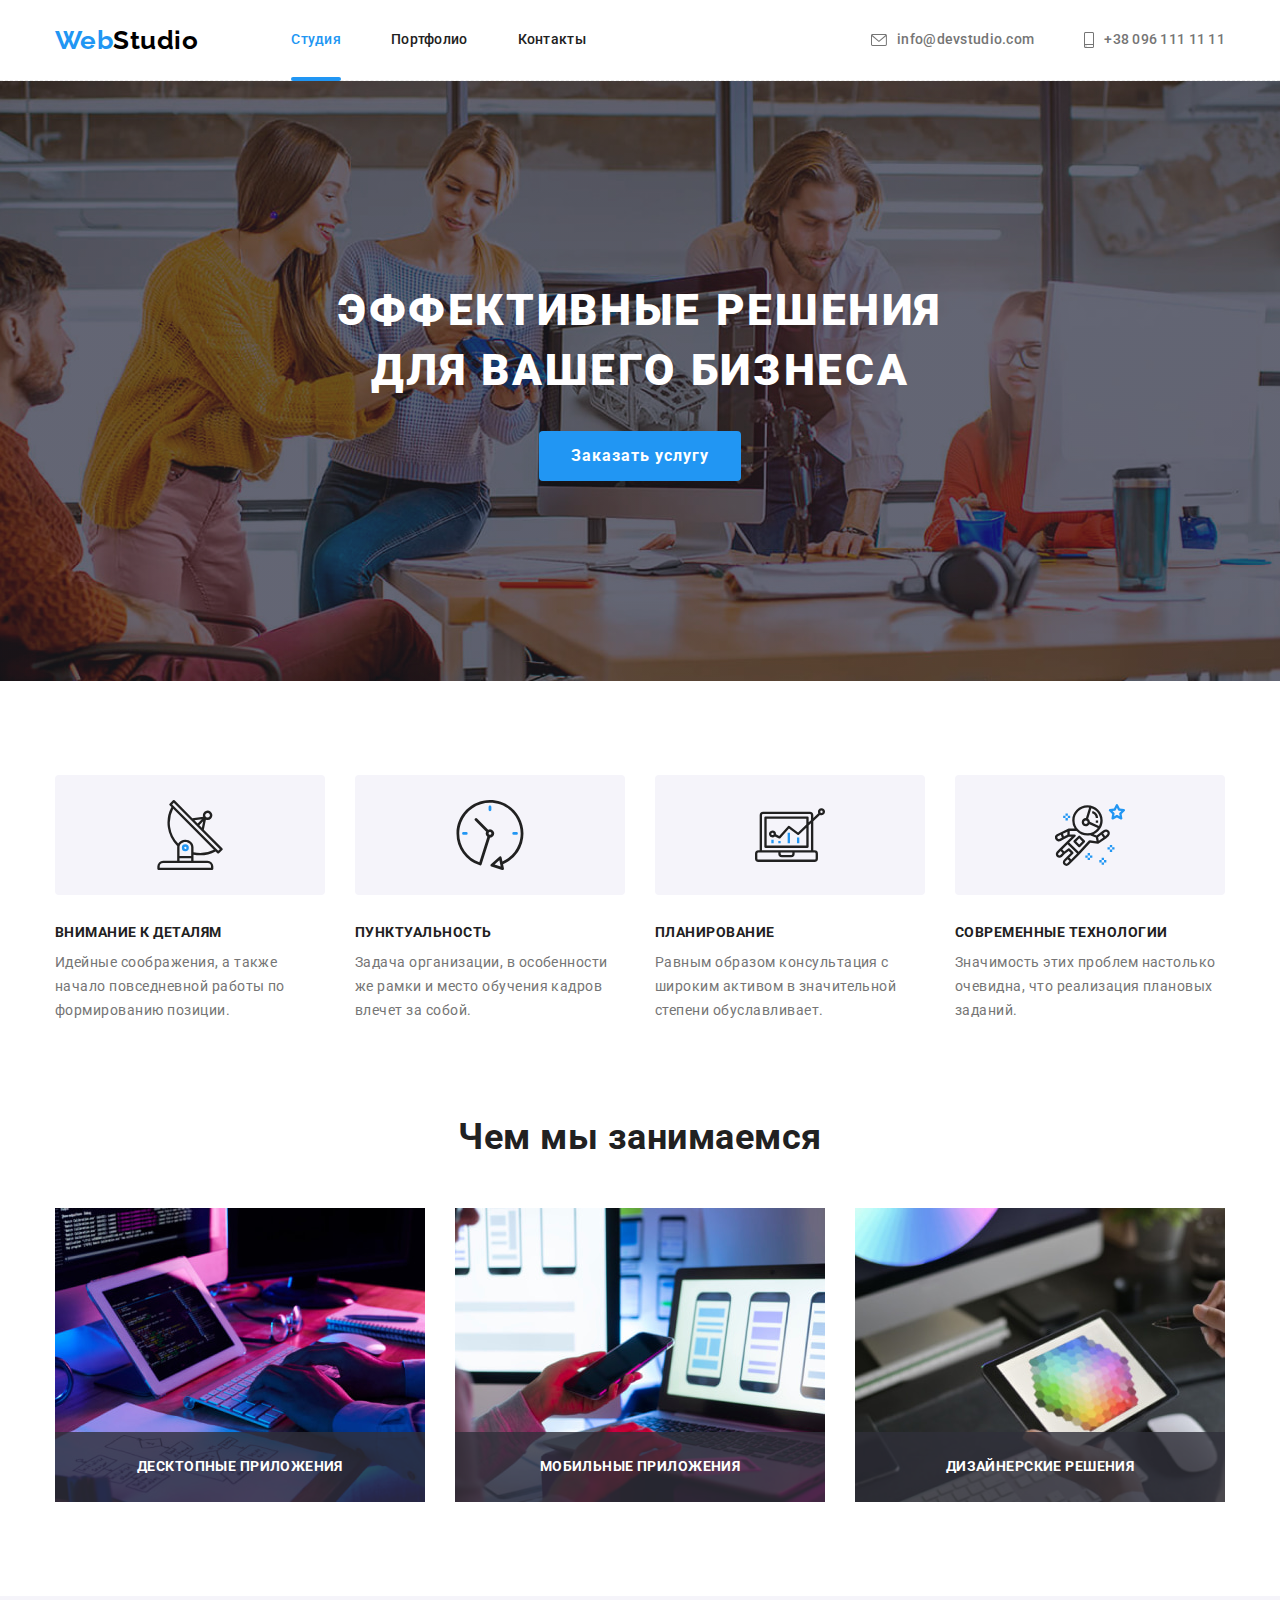
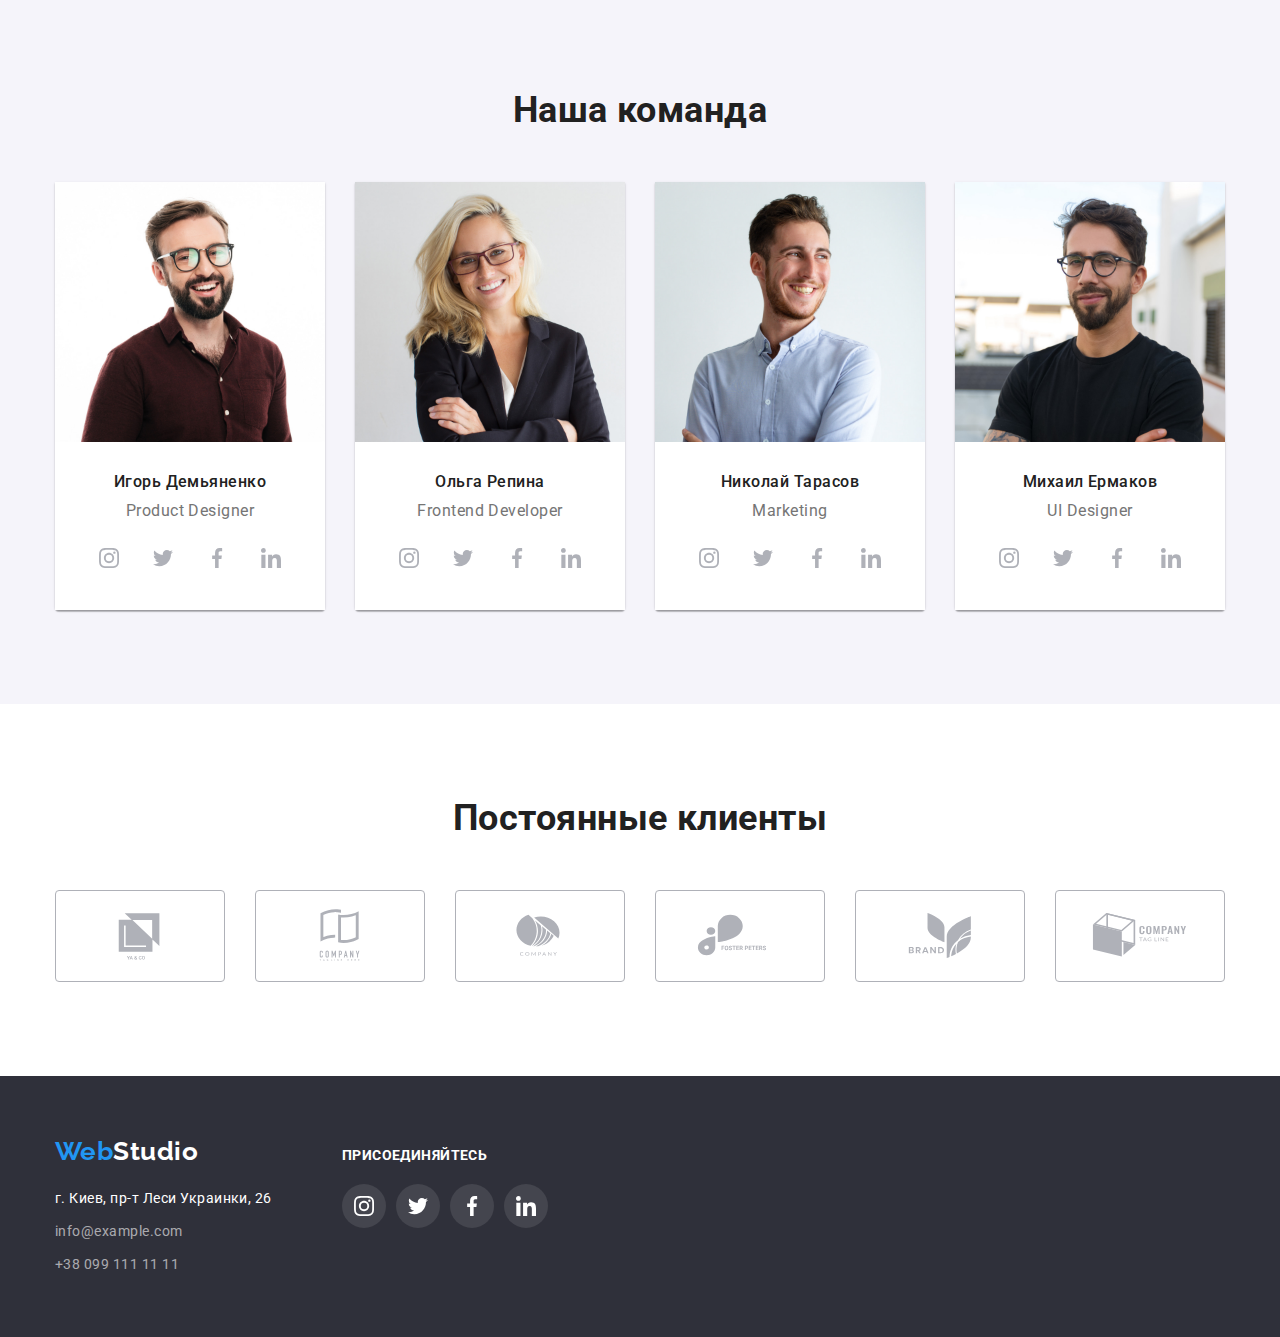
==== index.html @ a75f198d "Initial commit" ====
<!DOCTYPE html>
<html lang="ru">
<head>
    <meta charset="UTF-8">
    <meta http-equiv="X-UA-Compatible" content="IE=edge">
    <meta name="viewport" content="width=device-width, initial-scale=1.0">
    <title>Home work</title>
    <link rel="preconnect" href="https://fonts.googleapis.com">
    <link rel="preconnect" href="https://fonts.gstatic.com" crossorigin>
    <link href="https://fonts.googleapis.com/css2?family=Raleway:wght@700&family=Roboto:wght@400;500;700;900&display=swap"
        rel="stylesheet">
        <link rel="stylesheet" href="https://cdn.jsdelivr.net/npm/modern-normalize@1.1.0/modern-normalize.min.css">
    <link rel="stylesheet" href="./css/styles.css">
</head>
<body>
    <header class="header">
        <div class="container header-container">
            <a class="logo link" href="./index.html">Web<span class="logo-primary">Studio</span></a>
            <nav>
                <ul class="nav-list list">
                    <li class="nav-item"><a class="nav-link current link" href="./index.html">Студия</a></li>
                    <li class="nav-item"><a class="nav-link link" href="./portfolio.html">Портфолио</a></li>
                    <li class="nav-item"><a class="nav-link link" href="">Контакты</a></li>
                </ul>
            </nav>
            <ul class="header-contact-list list">
                <li class="header-contact-item">
                    <a class="header-contact link" href="mailto:info@devstudio.com">
                        <svg class="mail-icon" width="16" height="12">
                        <use href="./images/icons.svg#icon-mail"></use>
                        </svg>
                        info@devstudio.com
                    </a>
                </li>
                <li class="header-contact-item">
                    <a class="header-contact link" href="tel:+380961111111">
                        <svg class="smartphone-icon" width="10" height="16">
                        <use href="./images/icons.svg#icon-smartphone"></use>
                        </svg>
                        +38 096 111 11 11
                    </a>
                </li>
            </ul>
        </div>
    </header>
    <main>
        <section class="hero">
            <div class="container">
                <h1 class="hero-title">Эффективные решения для вашего бизнеса</h1>
                <button class="service-btn" data-modal-open type="button">Заказать услугу</button>
            </div>
        </section>
        <section class="section">
            <div class="container">
                <h2 class="visually-hidden">Преимущества компании</h2>
                <ul class="features-list list">
                    <li class="features-item">
                        <div class="features-icon">
                            <svg width="70" height="70">
                                <use href="./images/icons.svg#icon-antenna"></use>
                            </svg>
                        </div>
                        <h3 class="features-title">Внимание к деталям</h3>
                        <p class="features-text">Идейные соображения, а также начало повседневной работы по формированию позиции.</p>
                    </li>
                    <li class="features-item">
                        <div class="features-icon">
                            <svg width="70" height="70">
                                <use href="./images/icons.svg#icon-clock"></use>
                            </svg>
                        </div>
                        <h3 class="features-title">Пунктуальность</h3>
                        <p class="features-text">Задача организации, в особенности же рамки и место обучения кадров влечет за собой.</p>
                    </li>
                    <li class="features-item">
                        <div class="features-icon">
                            <svg width="70" height="70">
                                <use href="./images/icons.svg#icon-diagram"></use>
                            </svg>
                        </div>
                        <h3 class="features-title">Планирование</h3>
                        <p class="features-text">Равным образом консультация с широким активом в значительной степени обуславливает.</p>
                    </li>
                    <li class="features-item">
                        <div class="features-icon">
                            <svg width="70" height="70">
                                <use href="./images/icons.svg#icon-astronaut"></use>
                            </svg>
                        </div>
                        <h3 class="features-title">Современные технологии</h3>
                        <p class="features-text">Значимость этих проблем настолько очевидна, что реализация плановых заданий.</p>
                    </li>
                </ul>
        </div>
        </section>
        <section class="services section">
            <div class="container">
                <h2 class="services-title">Чем мы занимаемся</h2>
                <ul class="services-list list">
                    <li class="services-item"><img src="./images/img-1.jpg" alt="Разработка сайтов" width="370">
                        <div class="services-wrapper">
                            <h3 class="services-subtitle">Десктопные приложения</h3>
                        </div>
                    </li>
                    <li class="services-item"><img src="./images/img-2.jpg" alt="Разработка мобильных приложений" width="370">
                        <div class="services-wrapper">
                            <h3 class="services-subtitle">Мобильные приложения</h3>
                        </div>
                    </li>
                    <li class="services-item"><img src="./images/img-3.jpg" alt="Разработка дизайна проекта" width="370">
                        <div class="services-wrapper">
                            <h3 class="services-subtitle">Дизайнерские решения</h3>
                        </div>
                    </li>
                </ul>
            </div>
        </section>
        <section class="team section">
            <div class="container">
                <h2 class="team-title">Наша команда</h2>
                <ul class="team-list list">
                    <li class="team-item">
                        <img src="./images/team-img-1.jpg" alt="Игорь Демьяненко" width="270">
                        <div class="team-wrapper">
                            <h3 class="team-subtitle">Игорь Демьяненко</h3>
                            <p class="team-text">Product Designer</p>
                            <ul class="socials-list list">
                                <li class="socials-item">
                                    <a class="socials-link" href="">
                                        <svg class="socials-icon"  width="20" height="20">
                                            <use href="./images/icons.svg#icon-instagram"></use>
                                        </svg>
                                    </a>
                                </li>
                                <li class="socials-item">
                                    <a class="socials-link" href="">
                                        <svg class="socials-icon" width="20" height="20">
                                            <use href="./images/icons.svg#icon-twitter"></use>
                                        </svg>
                                    </a>
                                </li>
                                <li class="socials-item">
                                    <a class="socials-link" href="">
                                        <svg class="socials-icon" width="20" height="20">
                                            <use href="./images/icons.svg#icon-facebook"></use>
                                        </svg>
                                    </a>
                                </li>
                                <li class="socials-item">
                                    <a class="socials-link" href="">
                                        <svg class="socials-icon" width="20" height="20">
                                            <use href="./images/icons.svg#icon-linkedin"></use>
                                        </svg>
                                    </a>
                                </li>
                            </ul>
                        </div>
                    </li>
                    <li class="team-item">
                        <img src="./images/team-img-2.jpg" alt="Ольга Репина" width="270">
                        <div class="team-wrapper">
                            <h3 class="team-subtitle">Ольга Репина</h3>
                            <p class="team-text">Frontend Developer</p>
                            <ul class="socials-list list">
                                <li class="socials-item">
                                    <a class="socials-link" href="">
                                        <svg class="socials-icon"  width="20" height="20">
                                            <use href="./images/icons.svg#icon-instagram"></use>
                                        </svg>
                                    </a>
                                </li>
                                <li class="socials-item">
                                    <a class="socials-link" href="">
                                        <svg class="socials-icon"  width="20" height="20">
                                            <use href="./images/icons.svg#icon-twitter"></use>
                                        </svg>
                                    </a>
                                </li>
                                <li class="socials-item">
                                    <a class="socials-link" href="">
                                        <svg class="socials-icon"  width="20" height="20">
                                            <use href="./images/icons.svg#icon-facebook"></use>
                                        </svg>
                                    </a>
                                </li>
                                <li class="socials-item">
                                    <a class="socials-link" href="">
                                        <svg class="socials-icon"  width="20" height="20">
                                            <use href="./images/icons.svg#icon-linkedin"></use>
                                        </svg>
                                    </a>
                                </li>
                            </ul>
                        </div>
                    </li>
                    <li class="team-item">
                        <img src="./images/team-img-3.jpg" alt="Николай Тарасов" width="270">
                        <div class="team-wrapper">
                            <h3 class="team-subtitle">Николай Тарасов</h3>
                            <p class="team-text">Marketing</p>
                            <ul class="socials-list list">
                                <li class="socials-item">
                                    <a class="socials-link" href="">
                                        <svg class="socials-icon"  width="20" height="20">
                                            <use href="./images/icons.svg#icon-instagram"></use>
                                        </svg>
                                    </a>
                                </li>
                                <li class="socials-item">
                                    <a class="socials-link" href="">
                                        <svg class="socials-icon"  width="20" height="20">
                                            <use href="./images/icons.svg#icon-twitter"></use>
                                        </svg>
                                    </a>
                                </li>
                                <li class="socials-item">
                                    <a class="socials-link" href="">
                                        <svg class="socials-icon"  width="20" height="20">
                                            <use href="./images/icons.svg#icon-facebook"></use>
                                        </svg>
                                    </a>
                                </li>
                                <li class="socials-item">
                                    <a class="socials-link" href="">
                                        <svg class="socials-icon"  width="20" height="20">
                                            <use href="./images/icons.svg#icon-linkedin"></use>
                                        </svg>
                                    </a>
                                </li>
                            </ul>
                        </div>
                    </li>
                    <li class="team-item">
                        <img src="./images/team-img-4.jpg" alt="Михаил Ермаков" width="270">
                        <div class="team-wrapper">
                            <h3 class="team-subtitle">Михаил Ермаков</h3>
                            <p class="team-text">UI Designer</p>
                            <ul class="socials-list list">
                                <li class="socials-item">
                                    <a class="socials-link" href="">
                                        <svg class="socials-icon"  width="20" height="20">
                                            <use href="./images/icons.svg#icon-instagram"></use>
                                        </svg>
                                    </a>
                                </li>
                                <li class="socials-item">
                                    <a class="socials-link" href="">
                                        <svg class="socials-icon"  width="20" height="20">
                                            <use href="./images/icons.svg#icon-twitter"></use>
                                        </svg>
                                    </a>
                                </li>
                                <li class="socials-item">
                                    <a class="socials-link" href="">
                                        <svg class="socials-icon"  width="20" height="20">
                                            <use href="./images/icons.svg#icon-facebook"></use>
                                        </svg>
                                    </a>
                                </li>
                                <li class="socials-item">
                                    <a class="socials-link" href="">
                                        <svg class="socials-icon"  width="20" height="20">
                                            <use href="./images/icons.svg#icon-linkedin"></use>
                                        </svg>
                                    </a>
                                </li>
                            </ul>
                        </div>
                    </li>
                </ul>
            </div>
        </section>
        <section class="section">
            <div class="container">
                <h2 class="clients-title">Постоянные клиенты</h2>
                <ul class="clients-list list">
                    <li class="clients-item">
                        <a class="clients-link" href="">
                            <svg class="clients-icon" width="106" height="60">
                            <use href="./images/icons.svg#icon-client-1"></use>
                            </svg>
                        </a>
                    </li>
                    <li class="clients-item"><a class="clients-link" href="">
                        <svg class="clients-icon" width="106" height="60">
                            <use href="./images/icons.svg#icon-client-2"></use>
                        </svg>
                    </a></li>
                    <li class="clients-item"><a class="clients-link" href="">
                        <svg class="clients-icon" width="106" height="60">
                            <use href="./images/icons.svg#icon-client-3"></use>
                        </svg>
                    </a></li>
                    <li class="clients-item"><a class="clients-link" href="">
                        <svg class="clients-icon" width="106" height="60">
                            <use href="./images/icons.svg#icon-client-4"></use>
                        </svg>
                    </a></li>
                    <li class="clients-item"><a  class="clients-link" href="">
                        <svg class="clients-icon" width="106" height="60">
                            <use href="./images/icons.svg#icon-client-5"></use>
                        </svg>
                    </a></li>
                    <li class="clients-item"><a class="clients-link" href="">
                        <svg class="clients-icon" width="106" height="60">
                            <use href="./images/icons.svg#icon-client-6"></use>
                        </svg>
                    </a></li>
                </ul>
            </div>
        </section>
    </main>

    <footer class="footer">
        <div class="footer-adress container">
            <div>
                <a class="footer-logo link" href="/">Web<span class="logo-secondary">Studio</span></a>
                <address>
                    <ul class="list">
                        <li class="footer-contact-item"><a class="adress-link link"
                                href="https://www.google.com.ua/maps/place/%D0%B1%D1%83%D0%BB.+%D0%9B%D0%B5%D1%81%D0%B8+%D0%A3%D0%BA%D1%80%D0%B0%D0%B8%D0%BD%D0%BA%D0%B8,+26,+%D0%9A%D0%B8%D0%B5%D0%B2,+02000/@50.4265841,30.5361971,17z/data=!3m1!4b1!4m5!3m4!1s0x40d4cf0e033ecbe9:0x57a4dffefec77da0!8m2!3d50.4265807!4d30.5383858?hl=ru">г.
                                Киев, пр-т Леси Украинки, 26</a></li>
                        <li class="footer-contact-item"><a class="footer-contact link"
                                href="mailto:info@example.com">info@example.com</a></li>
                        <li class="footer-contact-item"><a class="footer-contact link" href="tel:+380991111111">+38 099 111 11 11</a>
                        </li>
                    </ul>
                </address>
            </div>
            <div class="footer-socials">
                <address>
                    <p class="footer-text">присоединяйтесь</p>
                    <ul class="footer-socials-list list">
                        <li class="footer-socials-item">
                            <a class="footer-socials-link" href="">
                                <svg class="footer-socials-icon" width="20" height="20">
                                    <use href="./images/icons.svg#icon-instagram"></use>
                                </svg>
                            </a>
                        </li>
                        <li class="footer-socials-item">
                            <a class="footer-socials-link" href="">
                                <svg class="footer-socials-icon" width="20" height="20">
                                    <use href="./images/icons.svg#icon-twitter"></use>
                                </svg>
                            </a>
                        </li>
                        <li class="footer-socials-item">
                            <a class="footer-socials-link" href="">
                                <svg class="footer-socials-icon" width="20" height="20">
                                    <use href="./images/icons.svg#icon-facebook"></use>
                                </svg>
                            </a>
                        </li>
                        <li class="footer-socials-item">
                            <a class="footer-socials-link" href="">
                                <svg class="footer-socials-icon" width="20" height="20">
                                    <use href="./images/icons.svg#icon-linkedin"></use>
                                </svg>
                            </a>
                        </li>
                    </ul>
                </address>
            </div>
                
        </div>
    </footer>
    
    <div class="backdrop is-hidden" data-modal>
        <div class="modal">
            <button class="close-btn" data-modal-close>
                <svg class="close-modal" width="11" height="11">
                    <use href="./images/icons.svg#close-modal"></use>
                </svg>
            </button>
        </div>
    </div>
    <script src="./js/modal.js"></script>
</body>
</html>
---- css/styles.css ----
:root {
  --main-bg-color: #ffffff;
  --secondary-bg-color: #2f303a;
  --accent-bg-color: #f5f4fa;
  --main-txt-color: #757575;
  --title-txt-color: #212121;
  --accent-color: #2196f3;
  --secondary-accent-color: #188ce8;
  --accent-black-color: #000000;
  --border-accent-color: #eeeeee;
  --accent-link-color: #afb1b8;
  --bg-link-color: #44454e;
}

body {
  font-family: Roboto,
  sans-serif;
  letter-spacing: 0.03em;
  background-color: var(--main-bg-color);
  color: var(--main-txt-color);
  
}

h1,
h2,
h3,
h4,
h5,
h6,
p {
  margin-top: 0;
  margin-bottom: 0;
}

img {
  display: block;
  max-width: 100%;
  height: auto;
}

.list {
  list-style: none;
  margin-top: 0;
  margin-bottom: 0;
  padding-left: 0;
}

.link {
  text-decoration: none;
}

.section {
  padding-top: 94px;
  padding-bottom: 94px;
}

.container {
  width: 1200px;
  padding-left: 15px;
  padding-right: 15px;
  margin-right: auto;
  margin-left: auto;
}

.header {
  border-bottom-width: 1px;
  border-bottom-style: dashed;
  border-bottom-color: #ececec;
}

.header-container {
  display: flex;
  align-items: center;
}

.logo {
  margin-right: 93px;
  font-family: Raleway;
  font-weight: 700;
  font-size: 26px;
  line-height: 1.19;
  color: var(--accent-color);
}

.logo-primary {
  color: var(--accent-black-color);
}

.logo-secondary {
  color: var(--main-bg-color);
}

.nav-list {
  display: flex;
  align-items: center;
}

.nav-item {
  margin-right: 50px;
}

.nav-item:last-child {
  margin: 0;
}

.nav-link {
  position: relative;
  display: block;
  padding-top: 32px;
  padding-bottom: 32px;
  font-weight: 500;
  font-size: 14px;
  line-height: 1.14;
  letter-spacing: 0.02em;
  color: var(--title-txt-color);
  transition: color 250ms cubic-bezier(0.4, 0, 0.2, 1);
}

.nav-link:hover,
.nav-link:focus {
  color: var(--accent-color);
}

.nav-link.current {
  color: var(--accent-color);
}

.nav-link.current::after {
  content: "";
  position: absolute;
  bottom: -1px;
  display: block;
  width: 100%;
  height: 4px;
  border-radius: 2px;
  background-color: var(--accent-color);
}

.header-contact-list {
  display: flex;
  align-items: center;
  margin-left: auto;
}

.header-contact-item {
  margin-right: 50px;
}

.header-contact-item:last-child {
  margin-right: 0;
}

.header-contact {
  display: flex;
  align-items: center;
  color: currentColor;
  font-weight: 500;
  font-size: 14px;
  line-height: 1.14;
  letter-spacing: 0.02em;
  transition: color 250ms cubic-bezier(0.4, 0, 0.2, 1);
}

.header-contact:hover,
.header-contact:focus {
  color: var(--accent-color);
}

.mail-icon {
  margin-right: 10px;
  fill: currentColor;
}

.smartphone-icon {
  margin-right: 10px;
  fill: currentColor;
}

.hero {
  height: 600px;
  max-width: 1600px;
  margin-left: auto;
  margin-right: auto;
  padding-top: 200px;
  padding-bottom: 200px;
  text-align: center;
  background-color: var(--secondary-bg-color);
  background-image: linear-gradient(
      rgba(47, 48, 58, 0.4),
      rgba(47, 48, 58, 0.4)
    ),
    url(../images/main-bg-img.jpg);
  background-position: center;
  background-repeat: no-repeat;
  background-size: cover;
}

.hero-title {
  width: 696px;
  margin-left: auto;
  margin-right: auto;
  margin-bottom: 30px;
  font-weight: 900;
  font-size: 44px;
  line-height: 1.36;
  text-align: center;
  letter-spacing: 0.06em;
  text-transform: uppercase;
  color: var(--main-bg-color);
}

.service-btn {
  padding: 10px 32px;
  border: 0;
  border-radius: 4px;
  min-width: 200px;
  background-color: var(--accent-color);
  color: var(--main-bg-color);
  font-family: inherit;
  font-weight: 700;
  font-size: 16px;
  line-height: 1.87;
  letter-spacing: 0.06em;
  cursor: pointer;
  transition: background-color 250ms cubic-bezier(0.4, 0, 0.2, 1);
}

.service-btn:hover,
.service-btn:focus {
  background-color: var(--secondary-accent-color);
}

.visually-hidden {
  position: absolute;
  width: 1px;
  height: 1px;
  margin: -1px;
  border: 0;
  padding: 0;
  white-space: nowrap;
  clip-path: inset(100%);
  clip: rect(0 0 0 0);
  overflow: hidden;
}

.features-list {
  display: flex;
}

.features-item {
  margin-right: 30px;
}

.features-item:last-child {
  margin-right: 0;
}

.features-icon {
  display: flex;
  justify-content: center;
  align-items: center;
  width: 270px;
  height: 120px;
  margin-bottom: 30px;
  border-radius: 4px;
  background-color: var(--accent-bg-color);
}

.features-title {
  margin-bottom: 10px;
  font-weight: 700;
  font-size: 14px;
  line-height: 1.14;
  text-transform: uppercase;
  color: var(--title-txt-color);
}

.features-text {
  font-size: 14px;
  line-height: 1.71;
}

.services {
  padding-top: 0;
}

.services-title,
.team-title,
.clients-title {
  margin-bottom: 50px;
  font-weight: 700;
  font-size: 36px;
  line-height: 1.16;
  text-align: center;
  color: var(--title-txt-color);
}

.services-list {
  display: flex;
}

.services-item {
  position: relative;
  margin-right: 30px;
}

.services-item:last-child {
  margin-right: 0;
}

.services-wrapper {
  position: absolute;
  bottom: 0;
  left: 0;
  width: 100%;
  height: 70px;
  display: flex;
  justify-content: center;
  align-items: center;
  background-color: rgba(47, 48, 58, 0.8);
}

.services-subtitle {
  font-weight: 700;
  font-size: 14px;
  line-height: 1.14;
  letter-spacing: 0.03em;
  text-transform: uppercase;
  color: var(--main-bg-color);
}

.team {
  background-color: var(--accent-bg-color);
}

.team-list {
  display: flex;
}
.team-item {
  margin-right: 30px;
  text-align: center;
  box-shadow: 0px 1px 3px rgba(0, 0, 0, 0.12), 0px 1px 1px rgba(0, 0, 0, 0.14),
    0px 2px 1px rgba(0, 0, 0, 0.2);
  border-radius: 0px 0px 4px 4px;
}

.team-item:last-child {
  margin-right: 0;
}

.team-wrapper {
  padding-top: 30px;
  padding-bottom: 30px;
  background-color: var(--main-bg-color);
}

.team-subtitle {
  margin-bottom: 10px;
  font-weight: 500;
  font-size: 16px;
  line-height: 1.19;
  color: var(--title-txt-color);
}

.team-text {
  margin-bottom: 16px;
  font-size: 16px;
  line-height: 1.19;
  
}

.socials-list {
  display: flex;
  justify-content: center;
}

.socials-item {
  margin-right: 10px;
}

.socials-item:last-child {
  margin-right: 0;
}

.socials-link {
  display: flex;
  justify-content: center;
  align-items: center;
  width: 44px;
  height: 44px;
  border-radius: 50%;
  color: var(--accent-link-color);
  transition: background-color 250ms cubic-bezier(0.4, 0, 0.2, 1), color 250ms cubic-bezier(0.4, 0, 0.2, 1);;
  
}

.socials-link:hover,
.socials-link:focus {
  background-color: var(--accent-color);
  color: var(--main-bg-color);
}

.socials-icon {
  fill: currentColor;
}

.clients-list {
  display: flex;
}

.clients-item {
  margin-right: 30px;
}

.clients-item:last-child {
  margin-right: 0;
}

.clients-link {
  display: flex;
  justify-content: center;
  align-items: center;
  width: 170px;
  height: 92px;
  border: 1px solid var(--accent-link-color);
  border-radius: 4px;
  color: var(--accent-link-color);
  transition: color 250ms cubic-bezier(0.4, 0, 0.2, 1), border-color 250ms cubic-bezier(0.4, 0, 0.2, 1);
}

.clients-link:hover,
.clients-link:focus {
  color: var(--accent-color);
  border: 1px solid var(--accent-color);
}

.clients-icon {
  fill: currentColor;
}

.footer {
  padding-top: 60px;
  padding-bottom: 60px;
  background-color: var(--secondary-bg-color);
}

.footer-adress {
  display: flex;
  align-items: baseline;
}

.footer-logo {
  display: block;
  margin-bottom: 20px;
  color: var(--accent-color);
  font-family: Raleway;
  font-weight: 700;
  font-size: 26px;
  line-height: 1.19;
}

.footer-contact-item {
  margin-bottom: 9px;
}

.footer-contact-item:last-child {
  margin-bottom: 0;
}

.adress-link {
  color: #ffffff;
  font-style: normal;
  font-size: 14px;
  line-height: 1.71;
  transition: color 250ms cubic-bezier(0.4, 0, 0.2, 1);
}

.adress-link:hover,
.adress-link:focus {
  color: var(--accent-color);
}

.footer-contact {
  color: rgba(255, 255, 255, 0.6);
  font-style: normal;
  font-size: 14px;
  line-height: 1.71;
  transition: color 250ms cubic-bezier(0.4, 0, 0.2, 1);
}

.footer-contact:hover,
.footer-contact:focus {
  color: var(--accent-color);
}

.footer-socials {
  margin-left: 70px;
}

.footer-text {
  font-style: normal;
  font-weight: 700;
  font-size: 14px;
  line-height: 1.14;
  letter-spacing: 0.03em;
  text-transform: uppercase;
  color: var(--main-bg-color);
  margin-bottom: 20px;
}

.footer-socials-list {
  display: flex;
}

.footer-socials-item {
  margin-right: 10px;
}

.footer-socials-item:last-child {
  margin-right: 0;
}

.footer-socials-link {
  display: flex;
  justify-content: center;
  align-items: center;
  width: 44px;
  height: 44px;
  border-radius: 50%;
  background-color: var(--bg-link-color);
  transition: background-color 250ms cubic-bezier(0.4, 0, 0.2, 1);
}

.footer-socials-link:hover,
.footer-socials-link:focus {
  background-color: var(--accent-color);
}

.footer-socials-icon {
  fill: var(--main-bg-color);
}

/* Портфолио */

.filter-list {
  display: flex;
  justify-content: center;
  margin-bottom: 50px;
}

.filter-list-item {
  margin-right: 8px;
}
.filter-list-item:last-child {
  margin-right: 0;
}

.filter-item {
  padding: 6px 22px;
  border: 0;
  border-radius: 4px;
  background-color: var(--accent-bg-color);
  color: var(--title-txt-color);
  font-family: inherit;
  font-weight: 500;
  font-size: 16px;
  line-height: 1.6;
  text-align: center;
  cursor: pointer;
  transition: background-color 250ms cubic-bezier(0.4, 0, 0.2, 1), color 250ms cubic-bezier(0.4, 0, 0.2, 1), box-shadow 250ms cubic-bezier(0.4, 0, 0.2, 1);
}

.filter-item:hover,
.filter-item:focus {
  background-color: var(--accent-color);
  color: var(--main-bg-color);
  box-shadow: 0px 3px 1px rgba(0, 0, 0, 0.1), 0px 1px 2px rgba(0, 0, 0, 0.08),
    0px 2px 2px rgba(0, 0, 0, 0.12);
}

.works-list {
  display: flex;
  flex-wrap: wrap;
  margin-right: -30px;
  margin-bottom: -30px;
}
.works-item {
  flex-basis: calc((100% - 90px) / 3);
  margin-right: 30px;
  margin-bottom: 30px;
}

.works-link {
  display: block;
  transition: box-shadow 250ms cubic-bezier(0.4, 0, 0.2, 1);
}

.works-link:hover,
.works-link:focus {
  box-shadow: 0px 1px 1px rgba(0, 0, 0, 0.12), 0px 4px 4px rgba(0, 0, 0, 0.06),
    1px 4px 6px rgba(0, 0, 0, 0.16);
}

.card-overlay {
  position: relative;
  overflow: hidden;
}

.overlay {
  position: absolute;
  top: 0;
  left: 0;
  width: 100%;
  height: 100%;
  padding: 63px 24px;
  background-color: rgba(33, 150, 243, 0.9);
  transform: translateY(100%);
  transition: transform 250ms cubic-bezier(0.4, 0, 0.2, 1);
}

.works-link:hover .overlay,
.works-link:focus .overlay {
  transform: translateY(0);
}

.overlay-text {
  font-size: 18px;
  line-height: 1.56;
  letter-spacing: 0.03em;
  color: var(--main-bg-color);
}

.card-wrapper {
  padding: 20px 24px;
  border-right-width: 1px;
  border-right-style: solid;
  border-right-color: var(--border-accent-color);
  border-bottom-width: 1px;
  border-bottom-style: solid;
  border-bottom-color: var(--border-accent-color);
  border-left-width: 1px;
  border-left-style: solid;
  border-left-color: var(--border-accent-color);
}

.card-title {
  margin-bottom: 4px;
  font-weight: 700;
  font-size: 18px;
  line-height: 2;
  letter-spacing: 0.06em;
  color: var(--title-txt-color);
  
}

.card-description {
  font-size: 16px;
  line-height: 1.87;
  color: var(--main-txt-color);
 
}

.backdrop {
  position: fixed;
  top: 0;
  left: 0;
  width: 100%;
  height: 100%;
  opacity: 1;
  visibility: visible;
  background-color: rgba(0, 0, 0, 0.2);;
  transition: opacity 250ms cubic-bezier(0.4, 0, 0.2, 1);
}

.is-hidden {
  opacity: 0;
  visibility: hidden;
  pointer-events: none;

}

.modal {
  position: absolute;
  top: 50%;
  left: 50%;
  transform: translate(-50%, -50%) scale(1);
  min-width: 528px;
  min-height: 581px;
  padding: 8px;
  opacity: 1;
  background-color: var(--main-bg-color);
  transition: transform 250ms cubic-bezier(0.4, 0, 0.2, 1), opacity 250ms cubic-bezier(0.4, 0, 0.2, 1);
}

.backdrop.is-hidden .modal {
  transform: translate(-50%, -50%) scale(0.8);
  opacity: 0;
}

.close-btn {
  display: flex;
  justify-content: center;
  align-items: center;
  margin-left: auto;
  min-width: 30px;
  min-height: 30px;
  border: 1px solid rgba(0, 0, 0, 0.1);
  border-radius: 50%;
  background-color: var(--main-bg-color);
}
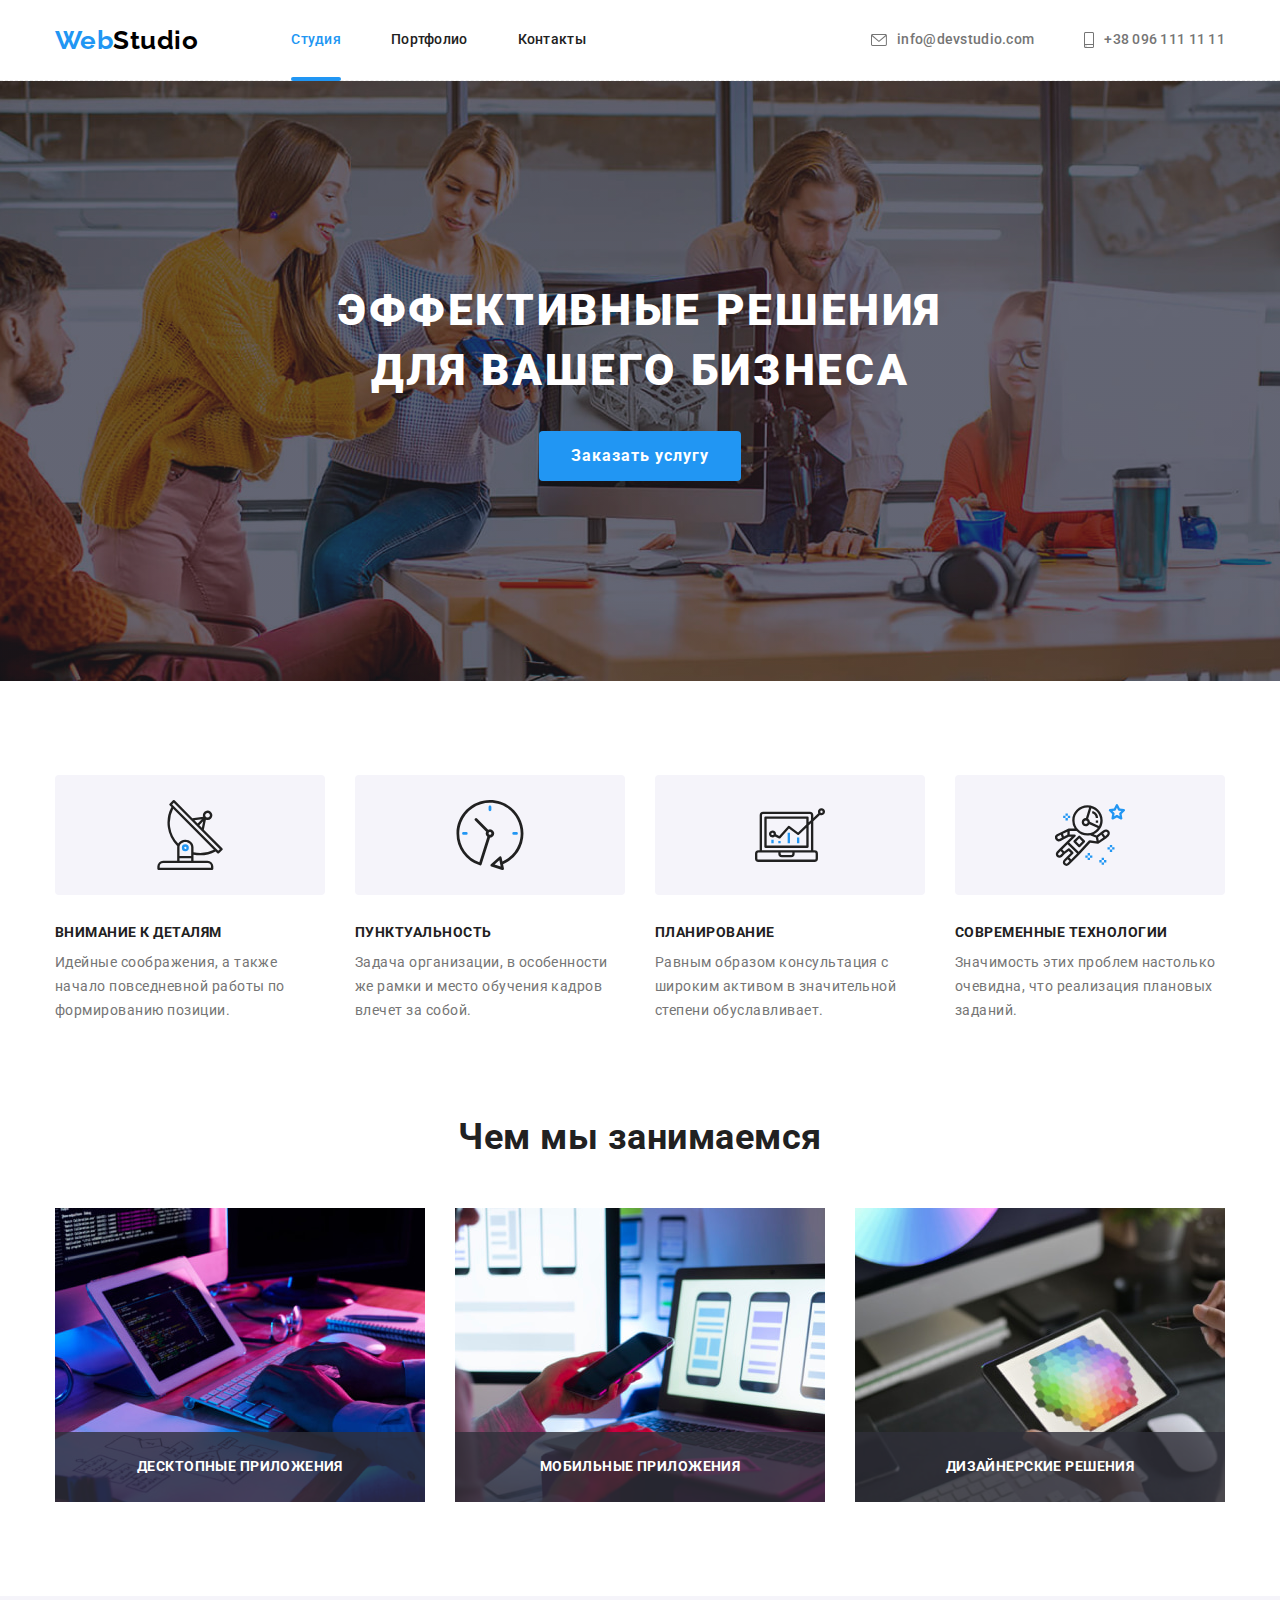
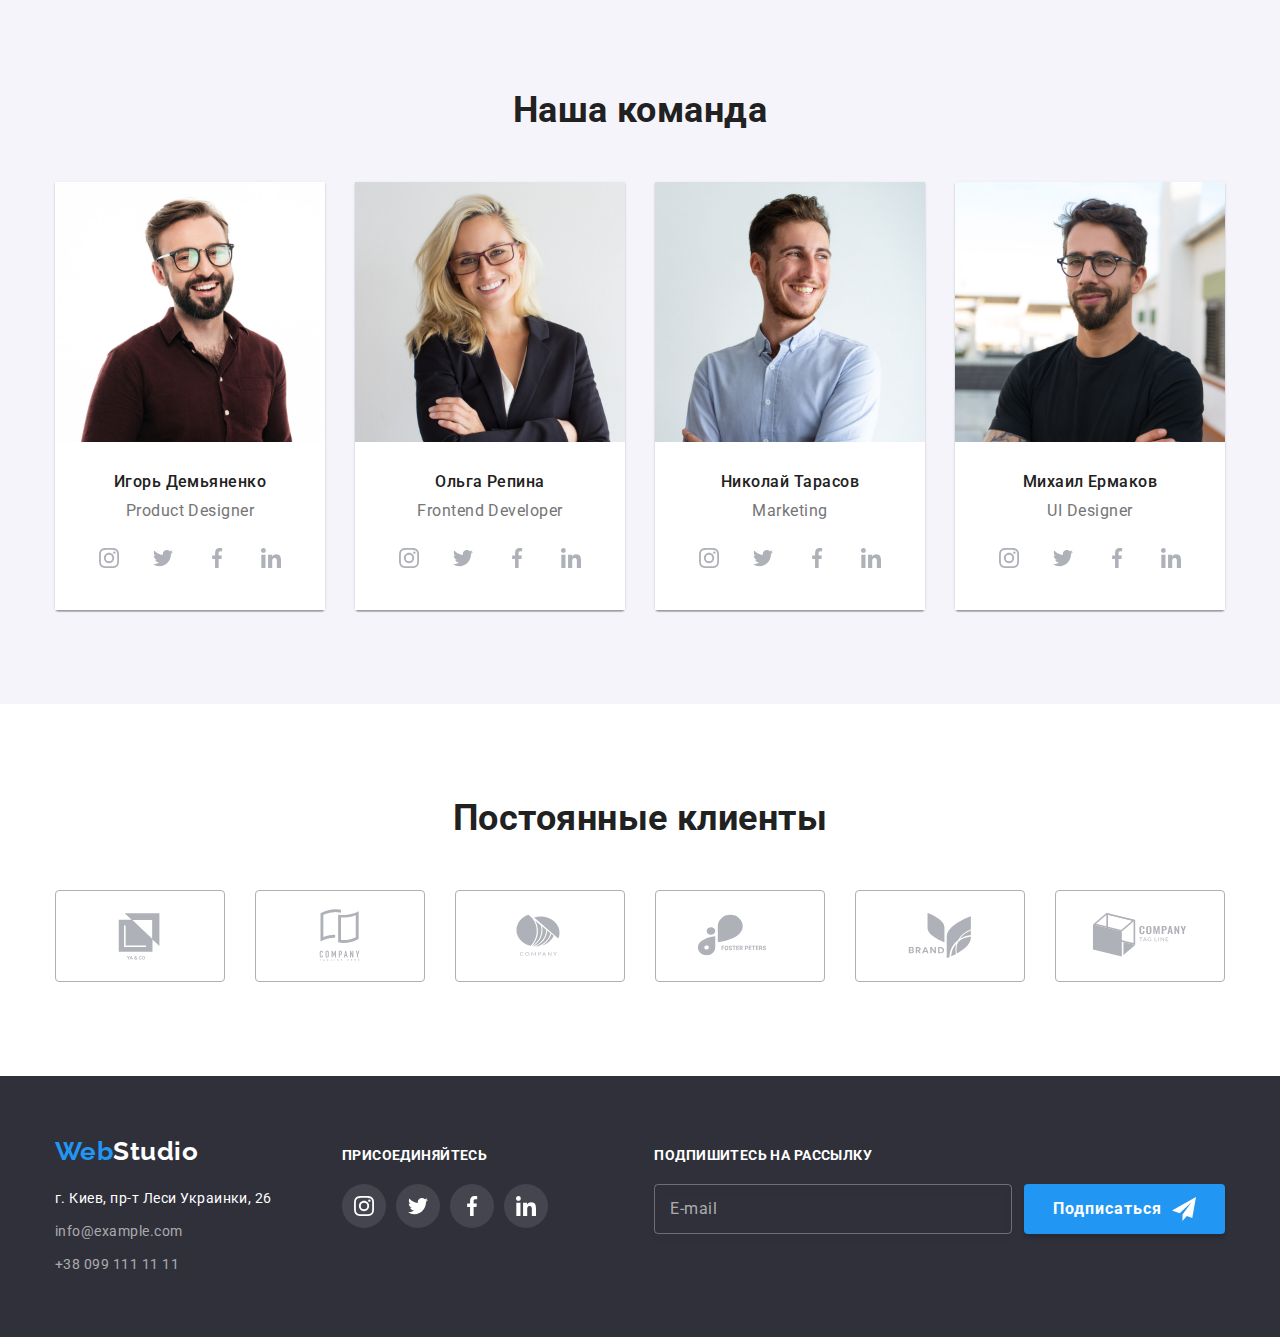
==== commit 3b40f886: "Добавляет разметку и оформление форм страниц" ====
--- a/index.html
+++ b/index.html
@@ -329,7 +329,7 @@
             </div>
             <div class="footer-socials">
                 <address>
-                    <p class="footer-text">присоединяйтесь</p>
+                    <b class="footer-subtitle">присоединяйтесь</b>
                     <ul class="footer-socials-list list">
                         <li class="footer-socials-item">
                             <a class="footer-socials-link" href="">
@@ -362,7 +362,23 @@
                     </ul>
                 </address>
             </div>
-                
+
+            <form class="footer-form">
+                <b class="footer-subtitle">Подпишитесь на рассылку</b>
+                <div class="footer-form-wrapper">
+                    <div class="form-wrapper">
+                        <input class="form" type="email" name="email" id="email" placeholder=" ">
+                        <label class="form-label" for="email">E-mail</label>
+                    </div>
+                    <button class="footer-btn" type="submit">
+                        Подписаться
+                        <svg class="footer-btn-icon" width="24" height="24">
+                            <use href="./images/icons.svg#icon-send"></use>
+                        </svg>
+                    </button>
+                </div>
+            </form>
+             
         </div>
     </footer>
     
@@ -373,6 +389,49 @@
                     <use href="./images/icons.svg#close-modal"></use>
                 </svg>
             </button>
+            <b class="modal-subtitle">Оставьте свои данные, мы вам перезвоним</b>
+            <form class="modal-form">
+                <label class="modal-label" for="user-name">
+                    Имя
+                </label>
+                <div class="modal-input-wrapper">
+                    <input class="modal-input" type="text" name="user-name" id="user-name">
+                    <svg class="modal-input-icon" width="18" height="18">
+                        <use href="./images/icons.svg#icon-person"></use>
+                    </svg>
+                </div>
+                <label class="modal-label" for="user-phone">
+                    Телефон
+                </label>
+                <div class="modal-input-wrapper">
+                    <input class="modal-input" type="tel" name="phone-number" id="user-phone">
+                    <svg class="modal-input-icon" width="18" height="18">
+                        <use href="./images/icons.svg#icon-phone"></use>
+                    </svg>
+                </div>
+                <label class="modal-label" for="user-email">
+                    Почта
+                </label>
+                <div class="modal-input-wrapper">
+                    <input class="modal-input" type="email" name="email" id="user-email">
+                    <svg class="modal-input-icon" width="18" height="18">
+                        <use href="./images/icons.svg#icon-email"></use>
+                    </svg>
+                </div>
+                <label class="modal-label">
+                    Комментарий
+                </label>
+                <textarea class="modal-comment" type="text" name="comment" placeholder="Введите текст"></textarea>
+                
+                <label class="checkbox-label">
+                    <input class="checkbox visually-hidden" type="checkbox" name="user-agreement ">
+                    <svg class="checkbox-icon" width="16" height="15">
+                        <use href="./images/icons.svg#icon-check"></use>
+                    </svg>
+                    Соглашаюсь с рассылкой и принимаю <a class="modal-link" href="">Условия договора</a>
+                </label>
+                <button class="modal-btn" type="submit">Отправить</button>
+            </form>
         </div>
     </div>
     <script src="./js/modal.js"></script>
--- a/css/styles.css
+++ b/css/styles.css
@@ -17,8 +17,7 @@
   sans-serif;
   letter-spacing: 0.03em;
   background-color: var(--main-bg-color);
-  color: var(--main-txt-color);
-  
+  color: var(--main-txt-color);  
 }
 
 h1,
@@ -497,7 +496,9 @@
   margin-left: 70px;
 }
 
-.footer-text {
+.footer-subtitle {
+  display: inline-block;
+  margin-bottom: 20px;
   font-style: normal;
   font-weight: 700;
   font-size: 14px;
@@ -505,7 +506,6 @@
   letter-spacing: 0.03em;
   text-transform: uppercase;
   color: var(--main-bg-color);
-  margin-bottom: 20px;
 }
 
 .footer-socials-list {
@@ -538,6 +538,80 @@
 
 .footer-socials-icon {
   fill: var(--main-bg-color);
+}
+
+.footer-form {
+  margin-left: auto;
+}
+
+.footer-form-wrapper {
+  display: flex;
+}
+
+.form-wrapper {
+  position: relative;
+}
+
+.form {
+  width: 358px;
+  height: 50px;
+  padding: 15px 16px;
+  margin-right: 12px;
+  border: 1px solid rgba(255, 255, 255, 0.3);
+  filter: drop-shadow(0px 4px 4px rgba(0, 0, 0, 0.15));
+  border-radius: 4px;
+  outline: transparent;
+  background-color: transparent;
+}
+
+.form:focus-within {
+  color: var(--main-bg-color);
+}
+
+
+.form-label {
+  position: absolute;
+  top: 15px;
+  left: 16px;
+  font-weight: 400;
+  font-size: 16px;
+  line-height: 1.25;
+  letter-spacing: 0.03em;
+  color: rgba(255, 255, 255, 0.6);
+  transition: transform 250ms cubic-bezier(0.4, 0, 0.2, 1);
+}
+
+.form:focus + .form-label {
+  transform: translate(-20px, -35px) scale(0.8);
+}
+
+.form:not(:placeholder-shown) {
+  color: var(--main-bg-color);
+}
+
+.form:not(:placeholder-shown) + .form-label {
+  transform: translate(-20px, -35px) scale(0.8);
+}
+
+.footer-btn {
+  display: flex;
+  justify-content: center;
+  align-items: center;
+  padding: 10px 29px;
+  border: 0;
+  box-shadow: 0px 4px 4px rgba(0, 0, 0, 0.15);
+  border-radius: 4px;
+  cursor: pointer;
+  font-weight: 700;
+  font-size: 16px;
+  line-height: 1.87;
+  letter-spacing: 0.06em;
+  color: var(--main-bg-color);
+  background-color: var(--accent-color);
+}
+
+.footer-btn-icon {
+  margin-left: 10px;
 }
 
 /* Портфолио */
@@ -667,9 +741,8 @@
   width: 100%;
   height: 100%;
   opacity: 1;
-  visibility: visible;
   background-color: rgba(0, 0, 0, 0.2);;
-  transition: opacity 250ms cubic-bezier(0.4, 0, 0.2, 1);
+  transition: opacity 250ms cubic-bezier(0.4, 0, 0.2, 1), visibility 250ms cubic-bezier(0.4, 0, 0.2, 1);
 }
 
 .is-hidden {
@@ -684,20 +757,24 @@
   top: 50%;
   left: 50%;
   transform: translate(-50%, -50%) scale(1);
-  min-width: 528px;
-  min-height: 581px;
-  padding: 8px;
+  width: 528px;
+  height: 581px;
+  padding: 40px;
   opacity: 1;
   background-color: var(--main-bg-color);
-  transition: transform 250ms cubic-bezier(0.4, 0, 0.2, 1), opacity 250ms cubic-bezier(0.4, 0, 0.2, 1);
+  transition: transform 250ms cubic-bezier(0.4, 0, 0.2, 1), opacity 250ms cubic-bezier(0.4, 0, 0.2, 1), visibility 250ms cubic-bezier(0.4, 0, 0.2, 1);
 }
 
 .backdrop.is-hidden .modal {
   transform: translate(-50%, -50%) scale(0.8);
   opacity: 0;
+  visibility: hidden;
 }
 
 .close-btn {
+  position: absolute;
+  top: 8px;
+  right: 8px;
   display: flex;
   justify-content: center;
   align-items: center;
@@ -707,4 +784,144 @@
   border: 1px solid rgba(0, 0, 0, 0.1);
   border-radius: 50%;
   background-color: var(--main-bg-color);
+}
+
+.close-modal {
+  transition: fill 250ms cubic-bezier(0.4, 0, 0.2, 1);
+}
+
+.close-btn:hover .close-modal, .close-btn:focus .close-modal {
+  fill: var(--accent-color)
+}
+
+.modal-form {
+  display: flex;
+  flex-direction: column;
+}
+
+.modal-subtitle {
+  display: inline-block;
+  margin-bottom: 12px;
+  text-align: center;
+  font-weight: 700;
+  font-size: 20px;
+  line-height: 1.15;
+  color: #212121;
+}
+
+.modal-label {
+  margin-bottom: 4px;
+  font-weight: 400;
+  font-size: 12px;
+  line-height: 1.17;  
+  letter-spacing: 0.01em;
+}
+
+.modal-input-wrapper {
+  position: relative;
+  margin-bottom: 10px;
+  color: var(--accent-black-color);
+  transition: color 250ms cubic-bezier(0.4, 0, 0.2, 1);
+}
+
+.modal-input-wrapper:focus-within {
+  color: var(--accent-color);
+}
+
+.modal-input {
+  padding: 12px 42px;
+  width: 448px;
+  height: 40px;
+  border: 1px solid rgba(33, 33, 33, 0.2);
+  border-radius: 4px;
+  outline: transparent;
+  transition: border-color 250ms cubic-bezier(0.4, 0, 0.2, 1);
+}
+
+.modal-input-wrapper:focus-within .modal-input{
+  border: 1px solid var(--accent-color);
+}
+
+.modal-input-icon {
+  position: absolute;
+  top: 50%;
+  left: 12px;
+  transform: translateY(-50%);
+  fill: currentColor;
+}
+
+.modal-comment {
+  margin-bottom: 20px;
+  width: 448px;
+  height: 120px;
+  padding: 12px 16px;
+  border: 1px solid rgba(33, 33, 33, 0.2);
+  border-radius: 4px;
+  outline: transparent;
+  resize: none;
+  transition: border-color 250ms cubic-bezier(0.4, 0, 0.2, 1);
+}
+
+.modal-comment:focus-within {
+  border: 1px solid var(--accent-color);
+}
+
+.modal-comment::placeholder {
+  font-weight: 400;
+  font-size: 14px;
+  line-height: 1.14;
+  letter-spacing: 0.01em;
+  color: rgba(117, 117, 117, 0.502);
+}
+
+.checkbox-label {
+  display: flex;
+  justify-content: center;
+  align-items: center;
+  margin-bottom: 30px;
+  font-weight: 400;
+  font-size: 14px;
+  line-height: 1.7;
+  letter-spacing: 0.03em;
+  color: var(--main-txt-color);
+}
+
+.checkbox-icon {
+  margin-right: 9px;
+  border: 2px solid #212121;
+  border-radius: 2px;
+  transition: background-color 250ms cubic-bezier(0.4, 0, 0.2, 1), border-color 250ms cubic-bezier(0.4, 0, 0.2, 1);
+}
+
+.checkbox:checked + .checkbox-icon {
+  background-color: var(--accent-color);
+  border-color: var(--accent-color);
+}
+
+.modal-link {
+  margin-left: 5px;
+  color: var(--accent-color);
+}
+
+.modal-btn {
+margin-left: auto;
+margin-right: auto;
+padding: 10px 55px;
+width: 200px;
+height: 50px;
+box-shadow: 0px 4px 4px rgba(0, 0, 0, 0.15);
+border-radius: 4px;
+border: 0;
+cursor: pointer;
+font-weight: 700;
+font-size: 16px;
+line-height: 1.9;
+letter-spacing: 0.06em;
+background-color: var(--accent-color);
+color: var(--main-bg-color);
+transition: background-color 250ms cubic-bezier(0.4, 0, 0.2, 1);
+}
+
+.modal-btn:hover, .modal-btn:focus {
+  background-color: var(--secondary-accent-color);
 }